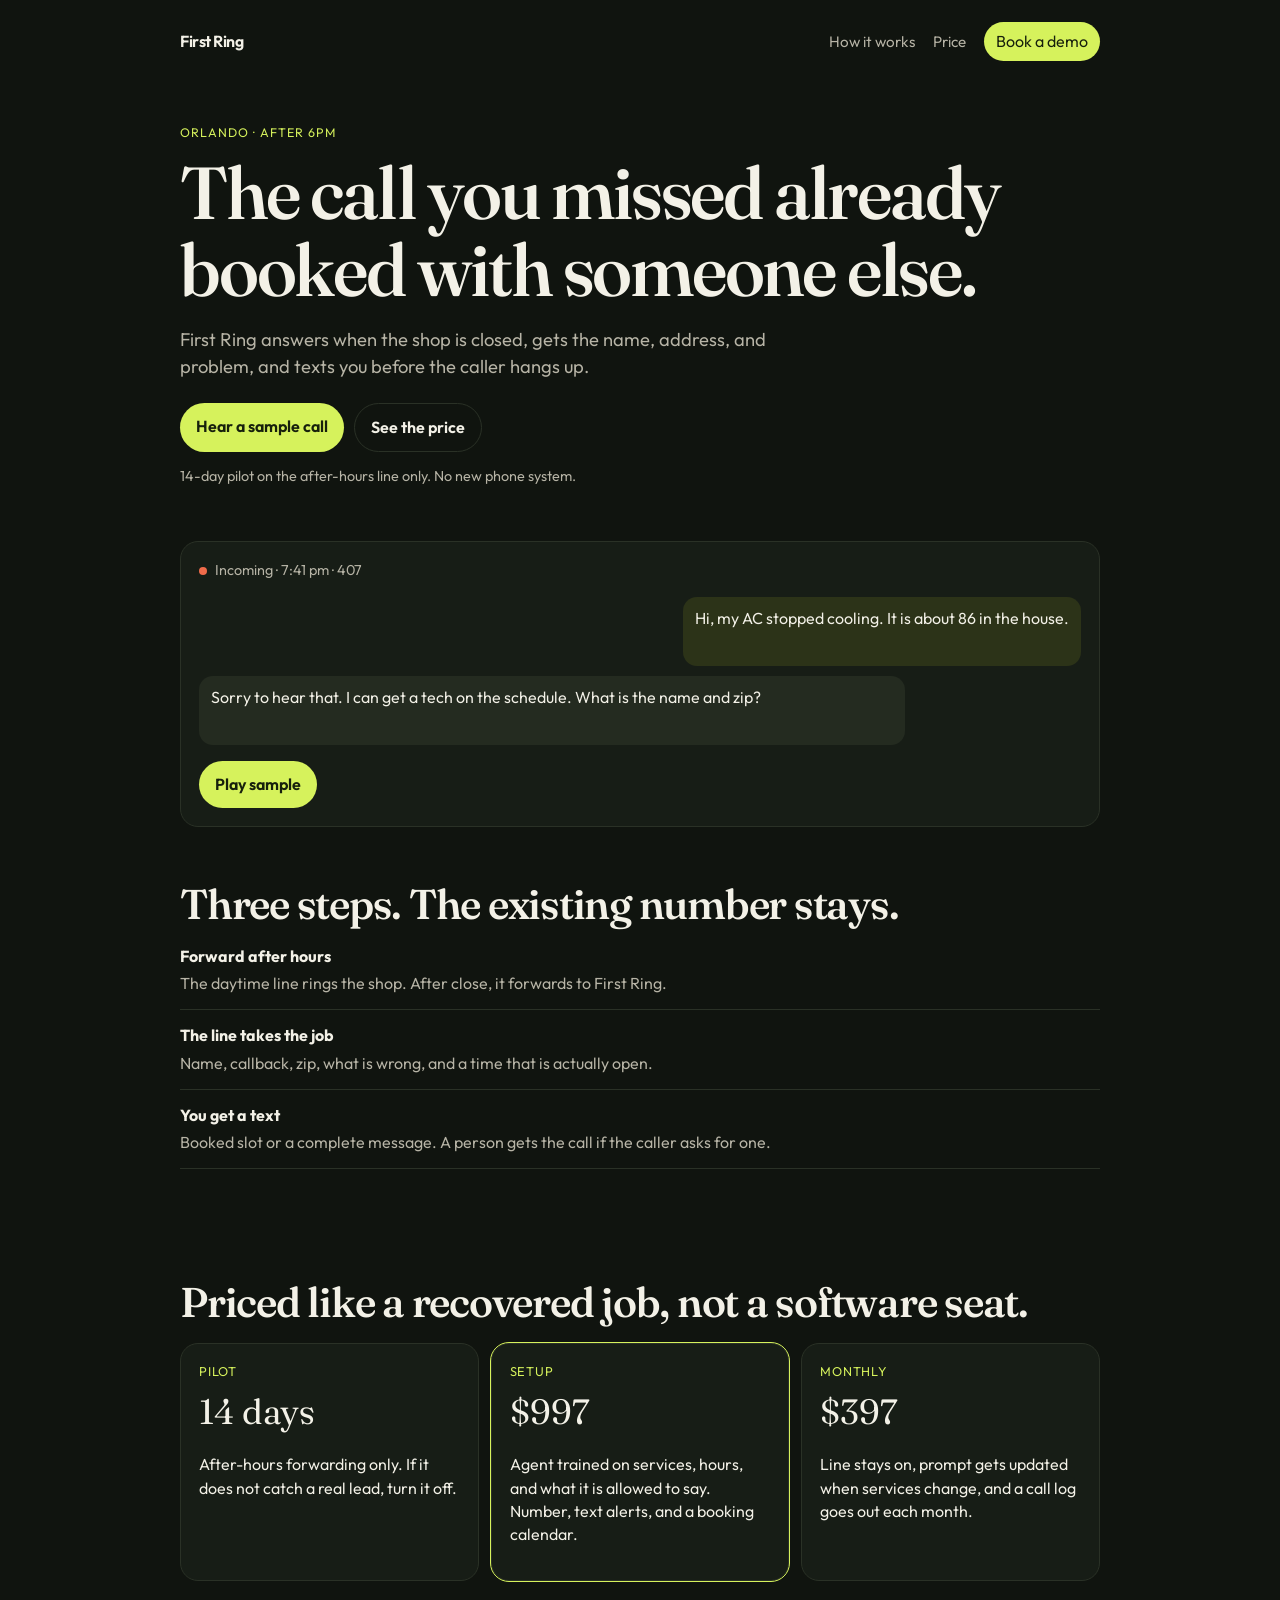
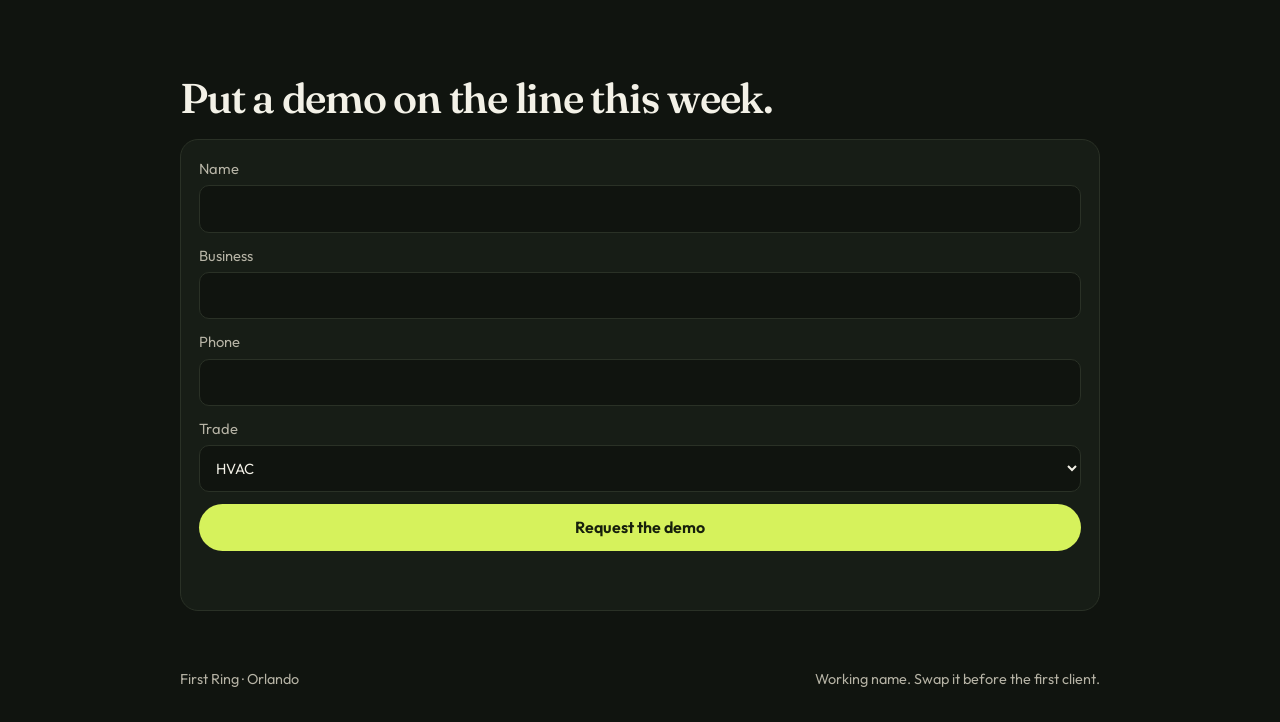
==== index.html @ d8452795 "Add First Ring sales site and receptionist starter" ====
<!DOCTYPE html>
<html lang="en">
<head>
  <meta charset="utf-8">
  <meta name="viewport" content="width=device-width, initial-scale=1">
  <title>First Ring — After-hours answering for Orlando service businesses</title>
  <meta name="description" content="An after-hours line that answers, takes the job, and texts the owner. Built for Orlando HVAC, dental, med spa, and roofing companies.">
  <link rel="preconnect" href="https://fonts.googleapis.com">
  <link rel="preconnect" href="https://fonts.gstatic.com" crossorigin>
  <link href="https://fonts.googleapis.com/css2?family=Fraunces:opsz,wght@9..144,560;9..144,680&family=Outfit:wght@380;500;640&display=swap" rel="stylesheet">
  <link rel="stylesheet" href="styles.css">
</head>
<body>
  <header class="nav">
    <a class="logo" href="#top">First Ring</a>
    <nav>
      <a href="#how">How it works</a>
      <a href="#price">Price</a>
      <a class="nav-cta" href="#book">Book a demo</a>
    </nav>
  </header>

  <main id="top">
    <section class="hero">
      <p class="eyebrow">Orlando · after 6pm</p>
      <h1>The call you missed already booked with someone else.</h1>
      <p class="lede">First Ring answers when the shop is closed, gets the name, address, and problem, and texts you before the caller hangs up.</p>
      <div class="actions">
        <a class="btn" href="#book">Hear a sample call</a>
        <a class="btn ghost" href="#price">See the price</a>
      </div>
      <p class="fine">14-day pilot on the after-hours line only. No new phone system.</p>
    </section>

    <section class="call" aria-label="Sample call">
      <div class="call-top">
        <span class="dot"></span>
        <span>Incoming · 7:41 pm · 407</span>
      </div>
      <div id="transcript" class="transcript"></div>
      <button id="replay" type="button">Play sample</button>
    </section>

    <section id="how">
      <h2>Three steps. The existing number stays.</h2>
      <ol class="steps">
        <li>
          <strong>Forward after hours</strong>
          <span>The daytime line rings the shop. After close, it forwards to First Ring.</span>
        </li>
        <li>
          <strong>The line takes the job</strong>
          <span>Name, callback, zip, what is wrong, and a time that is actually open.</span>
        </li>
        <li>
          <strong>You get a text</strong>
          <span>Booked slot or a complete message. A person gets the call if the caller asks for one.</span>
        </li>
      </ol>
    </section>

    <section id="price">
      <h2>Priced like a recovered job, not a software seat.</h2>
      <div class="cards">
        <article>
          <p class="kicker">Pilot</p>
          <p class="amount">14 days</p>
          <p>After-hours forwarding only. If it does not catch a real lead, turn it off.</p>
        </article>
        <article class="featured">
          <p class="kicker">Setup</p>
          <p class="amount">$997</p>
          <p>Agent trained on services, hours, and what it is allowed to say. Number, text alerts, and a booking calendar.</p>
        </article>
        <article>
          <p class="kicker">Monthly</p>
          <p class="amount">$397</p>
          <p>Line stays on, prompt gets updated when services change, and a call log goes out each month.</p>
        </article>
      </div>
    </section>

    <section id="book">
      <h2>Put a demo on the line this week.</h2>
      <form id="lead">
        <label>Name <input name="name" required autocomplete="name"></label>
        <label>Business <input name="business" required></label>
        <label>Phone <input name="phone" type="tel" required autocomplete="tel"></label>
        <label>Trade
          <select name="trade">
            <option>HVAC</option>
            <option>Dental</option>
            <option>Med spa</option>
            <option>Roofing</option>
            <option>Other</option>
          </select>
        </label>
        <button type="submit">Request the demo</button>
        <p id="form-note" class="fine"></p>
      </form>
    </section>
  </main>

  <footer>
    <span>First Ring · Orlando</span>
    <span>Working name. Swap it before the first client.</span>
  </footer>
  <script src="script.js"></script>
</body>
</html>
---- styles.css ----
:root {
  --bg: #10140f;
  --ink: #f3f1e7;
  --muted: #b7b4a6;
  --line: #2a3126;
  --accent: #d6f25c;
  --card: #171d16;
}
* { box-sizing: border-box; }
html { scroll-behavior: smooth; }
body {
  margin: 0;
  background: var(--bg);
  color: var(--ink);
  font-family: Outfit, sans-serif;
  font-weight: 380;
  line-height: 1.45;
}
a { color: inherit; }
.nav, main, footer {
  width: min(920px, calc(100% - 32px));
  margin-inline: auto;
}
.nav {
  display: flex;
  justify-content: space-between;
  align-items: center;
  padding: 22px 0;
}
.logo { font-weight: 640; text-decoration: none; letter-spacing: -0.03em; }
nav { display: flex; gap: 18px; align-items: center; }
nav a { text-decoration: none; color: var(--muted); font-size: 0.95rem; }
.nav-cta {
  color: #17200c !important;
  background: var(--accent);
  padding: 8px 12px;
  border-radius: 999px;
}
.hero { padding: 28px 0 12px; }
.eyebrow {
  color: var(--accent);
  letter-spacing: 0.08em;
  text-transform: uppercase;
  font-size: 0.78rem;
}
h1, h2 {
  font-family: Fraunces, serif;
  font-weight: 560;
  letter-spacing: -0.03em;
  line-height: 1.05;
}
h1 { font-size: clamp(2.4rem, 7vw, 4.6rem); margin: 8px 0 16px; }
h2 { font-size: clamp(1.8rem, 4vw, 2.6rem); margin: 0 0 18px; }
.lede { font-size: 1.15rem; max-width: 38rem; color: var(--muted); }
.actions { display: flex; gap: 10px; flex-wrap: wrap; margin: 22px 0 8px; }
.btn, button, .nav-cta {
  border: 0;
  cursor: pointer;
  font: inherit;
}
.btn, button[type="submit"], #replay {
  background: var(--accent);
  color: #17200c;
  text-decoration: none;
  padding: 12px 16px;
  border-radius: 999px;
  font-weight: 640;
}
.btn.ghost { background: transparent; color: var(--ink); border: 1px solid var(--line); }
.fine { color: var(--muted); font-size: 0.9rem; }
.call, .cards article, form {
  background: var(--card);
  border: 1px solid var(--line);
  border-radius: 18px;
}
.call { margin: 28px 0 8px; padding: 18px; }
.call-top { display: flex; gap: 8px; align-items: center; color: var(--muted); font-size: 0.9rem; }
.dot { width: 8px; height: 8px; border-radius: 50%; background: #ef6b4a; }
.transcript { min-height: 180px; display: grid; gap: 10px; padding: 16px 0; }
.bubble {
  max-width: 80%;
  padding: 10px 12px;
  border-radius: 14px;
}
.bubble.agent { background: #242b20; }
.bubble.caller { margin-left: auto; background: #2c3318; }
section { padding: 48px 0; }
.steps { list-style: none; padding: 0; display: grid; gap: 14px; }
.steps li { display: grid; gap: 4px; padding-bottom: 14px; border-bottom: 1px solid var(--line); }
.steps span { color: var(--muted); }
.cards { display: grid; gap: 12px; }
.cards article { padding: 18px; }
.featured { outline: 1px solid var(--accent); }
.kicker { margin: 0; color: var(--accent); font-size: 0.8rem; letter-spacing: 0.06em; text-transform: uppercase; }
.amount { font-family: Fraunces, serif; font-size: 2.2rem; margin: 6px 0; }
form { padding: 18px; display: grid; gap: 12px; }
label { display: grid; gap: 6px; color: var(--muted); font-size: 0.92rem; }
input, select {
  background: #10140f;
  color: var(--ink);
  border: 1px solid var(--line);
  border-radius: 10px;
  padding: 12px;
  font: inherit;
}
footer {
  display: flex;
  justify-content: space-between;
  gap: 12px;
  color: var(--muted);
  padding: 10px 0 32px;
  font-size: 0.9rem;
}
@media (min-width: 760px) {
  .cards { grid-template-columns: repeat(3, 1fr); }
}
@media (max-width: 640px) {
  nav a:not(.nav-cta) { display: none; }
  footer { flex-direction: column; }
}
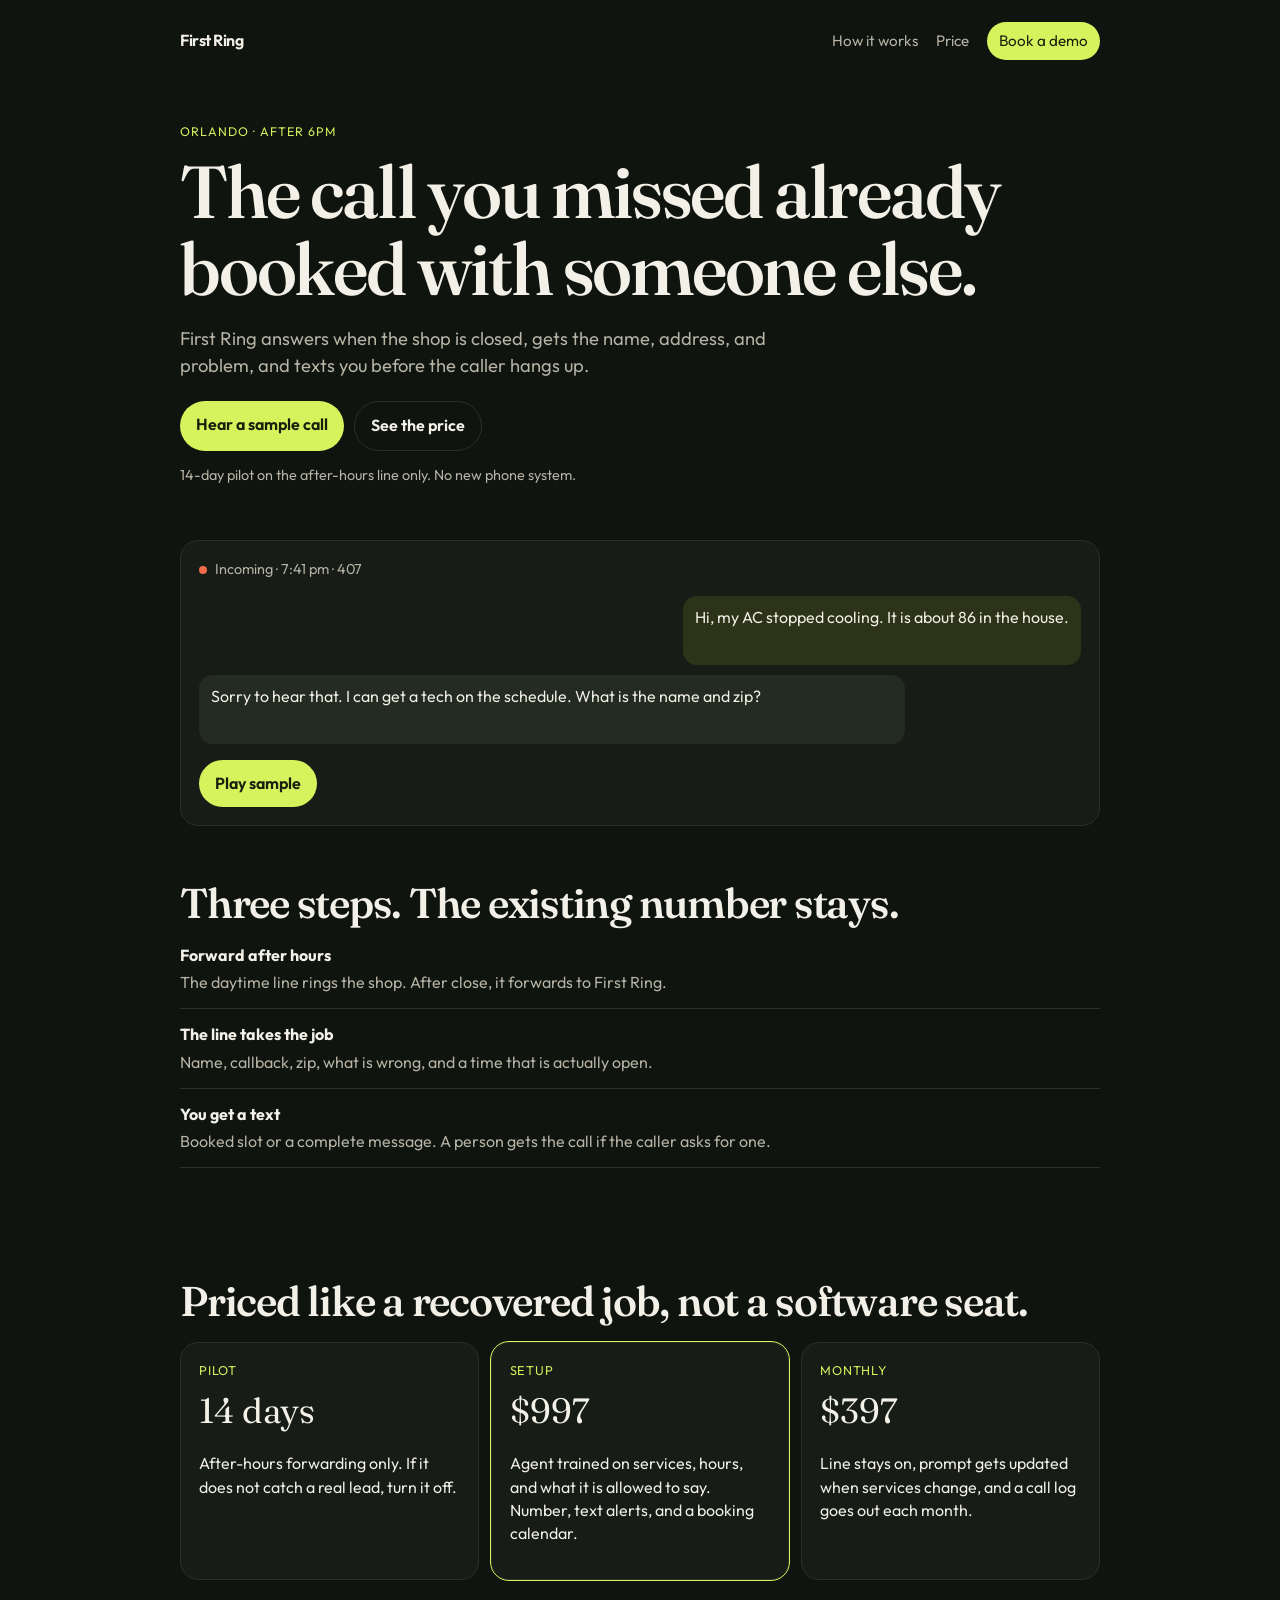
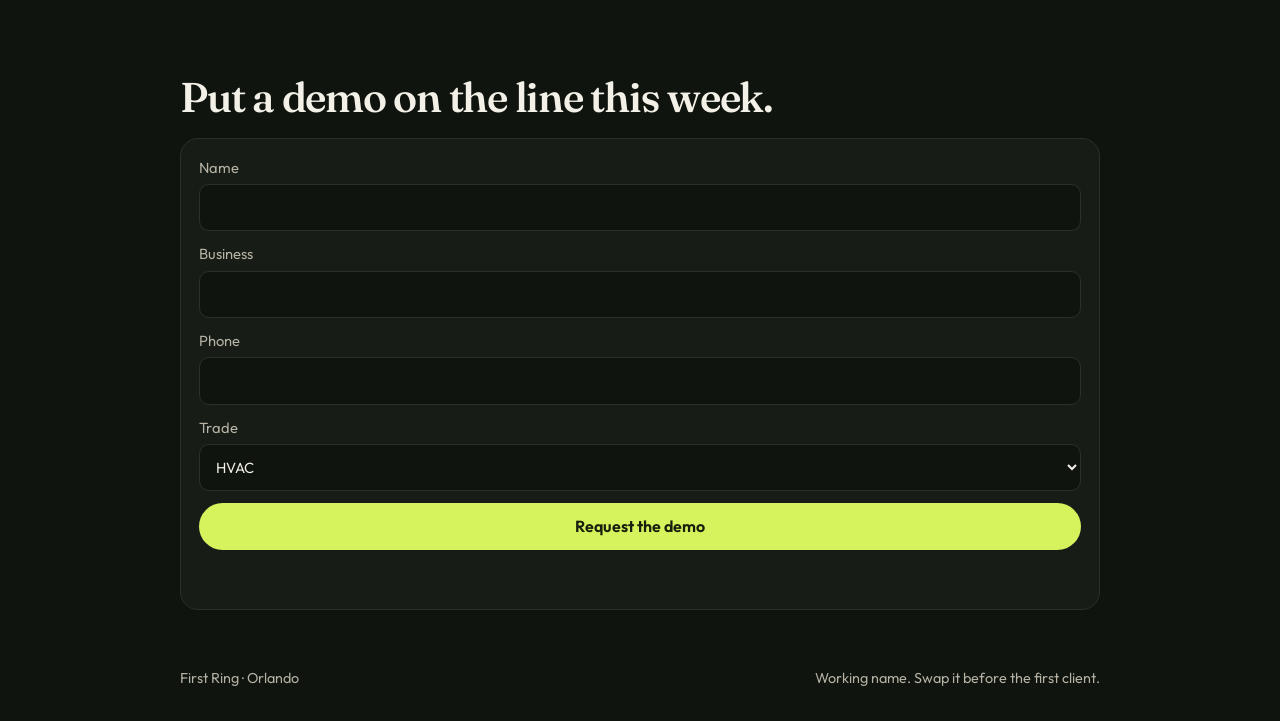
==== commit cad70fa4: "Inline site assets so the page renders without Pages" ====
--- a/index.html
+++ b/index.html
@@ -8,7 +8,53 @@
   <link rel="preconnect" href="https://fonts.googleapis.com">
   <link rel="preconnect" href="https://fonts.gstatic.com" crossorigin>
   <link href="https://fonts.googleapis.com/css2?family=Fraunces:opsz,wght@9..144,560;9..144,680&family=Outfit:wght@380;500;640&display=swap" rel="stylesheet">
-  <link rel="stylesheet" href="styles.css">
+  <style>
+    :root { --bg:#10140f; --ink:#f3f1e7; --muted:#b7b4a6; --line:#2a3126; --accent:#d6f25c; --card:#171d16; }
+    * { box-sizing:border-box; }
+    html { scroll-behavior:smooth; }
+    body { margin:0; background:var(--bg); color:var(--ink); font-family:Outfit,sans-serif; font-weight:380; line-height:1.45; }
+    a { color:inherit; }
+    .nav, main, footer { width:min(920px, calc(100% - 32px)); margin-inline:auto; }
+    .nav { display:flex; justify-content:space-between; align-items:center; padding:22px 0; }
+    .logo { font-weight:640; text-decoration:none; letter-spacing:-0.03em; }
+    nav { display:flex; gap:18px; align-items:center; }
+    nav a { text-decoration:none; color:var(--muted); font-size:0.95rem; }
+    .nav-cta { color:#17200c !important; background:var(--accent); padding:8px 12px; border-radius:999px; }
+    .hero { padding:28px 0 12px; }
+    .eyebrow { color:var(--accent); letter-spacing:0.08em; text-transform:uppercase; font-size:0.78rem; }
+    h1, h2 { font-family:Fraunces,serif; font-weight:560; letter-spacing:-0.03em; line-height:1.05; }
+    h1 { font-size:clamp(2.4rem, 7vw, 4.6rem); margin:8px 0 16px; }
+    h2 { font-size:clamp(1.8rem, 4vw, 2.6rem); margin:0 0 18px; }
+    .lede { font-size:1.15rem; max-width:38rem; color:var(--muted); }
+    .actions { display:flex; gap:10px; flex-wrap:wrap; margin:22px 0 8px; }
+    .btn, button { border:0; cursor:pointer; font:inherit; }
+    .btn, button[type=submit], #replay { background:var(--accent); color:#17200c; text-decoration:none; padding:12px 16px; border-radius:999px; font-weight:640; }
+    .btn.ghost { background:transparent; color:var(--ink); border:1px solid var(--line); }
+    .fine { color:var(--muted); font-size:0.9rem; }
+    .call, .cards article, form { background:var(--card); border:1px solid var(--line); border-radius:18px; }
+    .call { margin:28px 0 8px; padding:18px; }
+    .call-top { display:flex; gap:8px; align-items:center; color:var(--muted); font-size:0.9rem; }
+    .dot { width:8px; height:8px; border-radius:50%; background:#ef6b4a; }
+    .transcript { min-height:180px; display:grid; gap:10px; padding:16px 0; }
+    .bubble { max-width:80%; padding:10px 12px; border-radius:14px; }
+    .bubble.agent { background:#242b20; }
+    .bubble.caller { margin-left:auto; background:#2c3318; }
+    section { padding:48px 0; }
+    .steps { list-style:none; padding:0; display:grid; gap:14px; }
+    .steps li { display:grid; gap:4px; padding-bottom:14px; border-bottom:1px solid var(--line); }
+    .steps span { color:var(--muted); }
+    .cards { display:grid; gap:12px; }
+    .cards article { padding:18px; }
+    .featured { outline:1px solid var(--accent); }
+    .kicker { margin:0; color:var(--accent); font-size:0.8rem; letter-spacing:0.06em; text-transform:uppercase; }
+    .amount { font-family:Fraunces,serif; font-size:2.2rem; margin:6px 0; }
+    form { padding:18px; display:grid; gap:12px; }
+    label { display:grid; gap:6px; color:var(--muted); font-size:0.92rem; }
+    input, select { background:#10140f; color:var(--ink); border:1px solid var(--line); border-radius:10px; padding:12px; font:inherit; }
+    footer { display:flex; justify-content:space-between; gap:12px; color:var(--muted); padding:10px 0 32px; font-size:0.9rem; }
+    @media (min-width:760px) { .cards { grid-template-columns:repeat(3, 1fr); } }
+    @media (max-width:640px) { nav a:not(.nav-cta) { display:none; } footer { flex-direction:column; } }
+  </style>
 </head>
 <body>
   <header class="nav">
@@ -19,7 +65,6 @@
       <a class="nav-cta" href="#book">Book a demo</a>
     </nav>
   </header>
-
   <main id="top">
     <section class="hero">
       <p class="eyebrow">Orlando · after 6pm</p>
@@ -31,55 +76,27 @@
       </div>
       <p class="fine">14-day pilot on the after-hours line only. No new phone system.</p>
     </section>
-
     <section class="call" aria-label="Sample call">
-      <div class="call-top">
-        <span class="dot"></span>
-        <span>Incoming · 7:41 pm · 407</span>
-      </div>
+      <div class="call-top"><span class="dot"></span><span>Incoming · 7:41 pm · 407</span></div>
       <div id="transcript" class="transcript"></div>
       <button id="replay" type="button">Play sample</button>
     </section>
-
     <section id="how">
       <h2>Three steps. The existing number stays.</h2>
       <ol class="steps">
-        <li>
-          <strong>Forward after hours</strong>
-          <span>The daytime line rings the shop. After close, it forwards to First Ring.</span>
-        </li>
-        <li>
-          <strong>The line takes the job</strong>
-          <span>Name, callback, zip, what is wrong, and a time that is actually open.</span>
-        </li>
-        <li>
-          <strong>You get a text</strong>
-          <span>Booked slot or a complete message. A person gets the call if the caller asks for one.</span>
-        </li>
+        <li><strong>Forward after hours</strong><span>The daytime line rings the shop. After close, it forwards to First Ring.</span></li>
+        <li><strong>The line takes the job</strong><span>Name, callback, zip, what is wrong, and a time that is actually open.</span></li>
+        <li><strong>You get a text</strong><span>Booked slot or a complete message. A person gets the call if the caller asks for one.</span></li>
       </ol>
     </section>
-
     <section id="price">
       <h2>Priced like a recovered job, not a software seat.</h2>
       <div class="cards">
-        <article>
-          <p class="kicker">Pilot</p>
-          <p class="amount">14 days</p>
-          <p>After-hours forwarding only. If it does not catch a real lead, turn it off.</p>
-        </article>
-        <article class="featured">
-          <p class="kicker">Setup</p>
-          <p class="amount">$997</p>
-          <p>Agent trained on services, hours, and what it is allowed to say. Number, text alerts, and a booking calendar.</p>
-        </article>
-        <article>
-          <p class="kicker">Monthly</p>
-          <p class="amount">$397</p>
-          <p>Line stays on, prompt gets updated when services change, and a call log goes out each month.</p>
-        </article>
+        <article><p class="kicker">Pilot</p><p class="amount">14 days</p><p>After-hours forwarding only. If it does not catch a real lead, turn it off.</p></article>
+        <article class="featured"><p class="kicker">Setup</p><p class="amount">$997</p><p>Agent trained on services, hours, and what it is allowed to say. Number, text alerts, and a booking calendar.</p></article>
+        <article><p class="kicker">Monthly</p><p class="amount">$397</p><p>Line stays on, prompt gets updated when services change, and a call log goes out each month.</p></article>
       </div>
     </section>
-
     <section id="book">
       <h2>Put a demo on the line this week.</h2>
       <form id="lead">
@@ -87,24 +104,50 @@
         <label>Business <input name="business" required></label>
         <label>Phone <input name="phone" type="tel" required autocomplete="tel"></label>
         <label>Trade
-          <select name="trade">
-            <option>HVAC</option>
-            <option>Dental</option>
-            <option>Med spa</option>
-            <option>Roofing</option>
-            <option>Other</option>
-          </select>
+          <select name="trade"><option>HVAC</option><option>Dental</option><option>Med spa</option><option>Roofing</option><option>Other</option></select>
         </label>
         <button type="submit">Request the demo</button>
         <p id="form-note" class="fine"></p>
       </form>
     </section>
   </main>
-
   <footer>
     <span>First Ring · Orlando</span>
     <span>Working name. Swap it before the first client.</span>
   </footer>
-  <script src="script.js"></script>
+  <script>
+    const lines = [
+      ["caller", "Hi, my AC stopped cooling. It is about 86 in the house."],
+      ["agent", "Sorry to hear that. I can get a tech on the schedule. What is the name and zip?"],
+      ["caller", "Maria Alvarez, 32803."],
+      ["agent", "I have Thursday at 9am or Friday at 1pm. Which works?"],
+      ["caller", "Thursday at 9."],
+      ["agent", "Booked. A text is going to the owner now with this number. Someone will confirm in the morning."]
+    ];
+    const transcript = document.querySelector("#transcript");
+    const replay = document.querySelector("#replay");
+    function play() {
+      transcript.innerHTML = "";
+      replay.disabled = true;
+      lines.forEach((line, i) => {
+        setTimeout(() => {
+          const el = document.createElement("div");
+          el.className = "bubble " + line[0];
+          el.textContent = line[1];
+          transcript.appendChild(el);
+          if (i === lines.length - 1) replay.disabled = false;
+        }, 700 * i);
+      });
+    }
+    replay.addEventListener("click", play);
+    play();
+    document.querySelector("#lead").addEventListener("submit", (event) => {
+      event.preventDefault();
+      const data = new FormData(event.target);
+      const body = ["Demo request", "Name: " + data.get("name"), "Business: " + data.get("business"), "Phone: " + data.get("phone"), "Trade: " + data.get("trade")].join("\n");
+      document.querySelector("#form-note").textContent = "Draft opened in mail. Replace the address in the page before this goes live.";
+      window.location.href = "mailto:hello@example.com?subject=" + encodeURIComponent("First Ring demo") + "&body=" + encodeURIComponent(body);
+    });
+  </script>
 </body>
 </html>
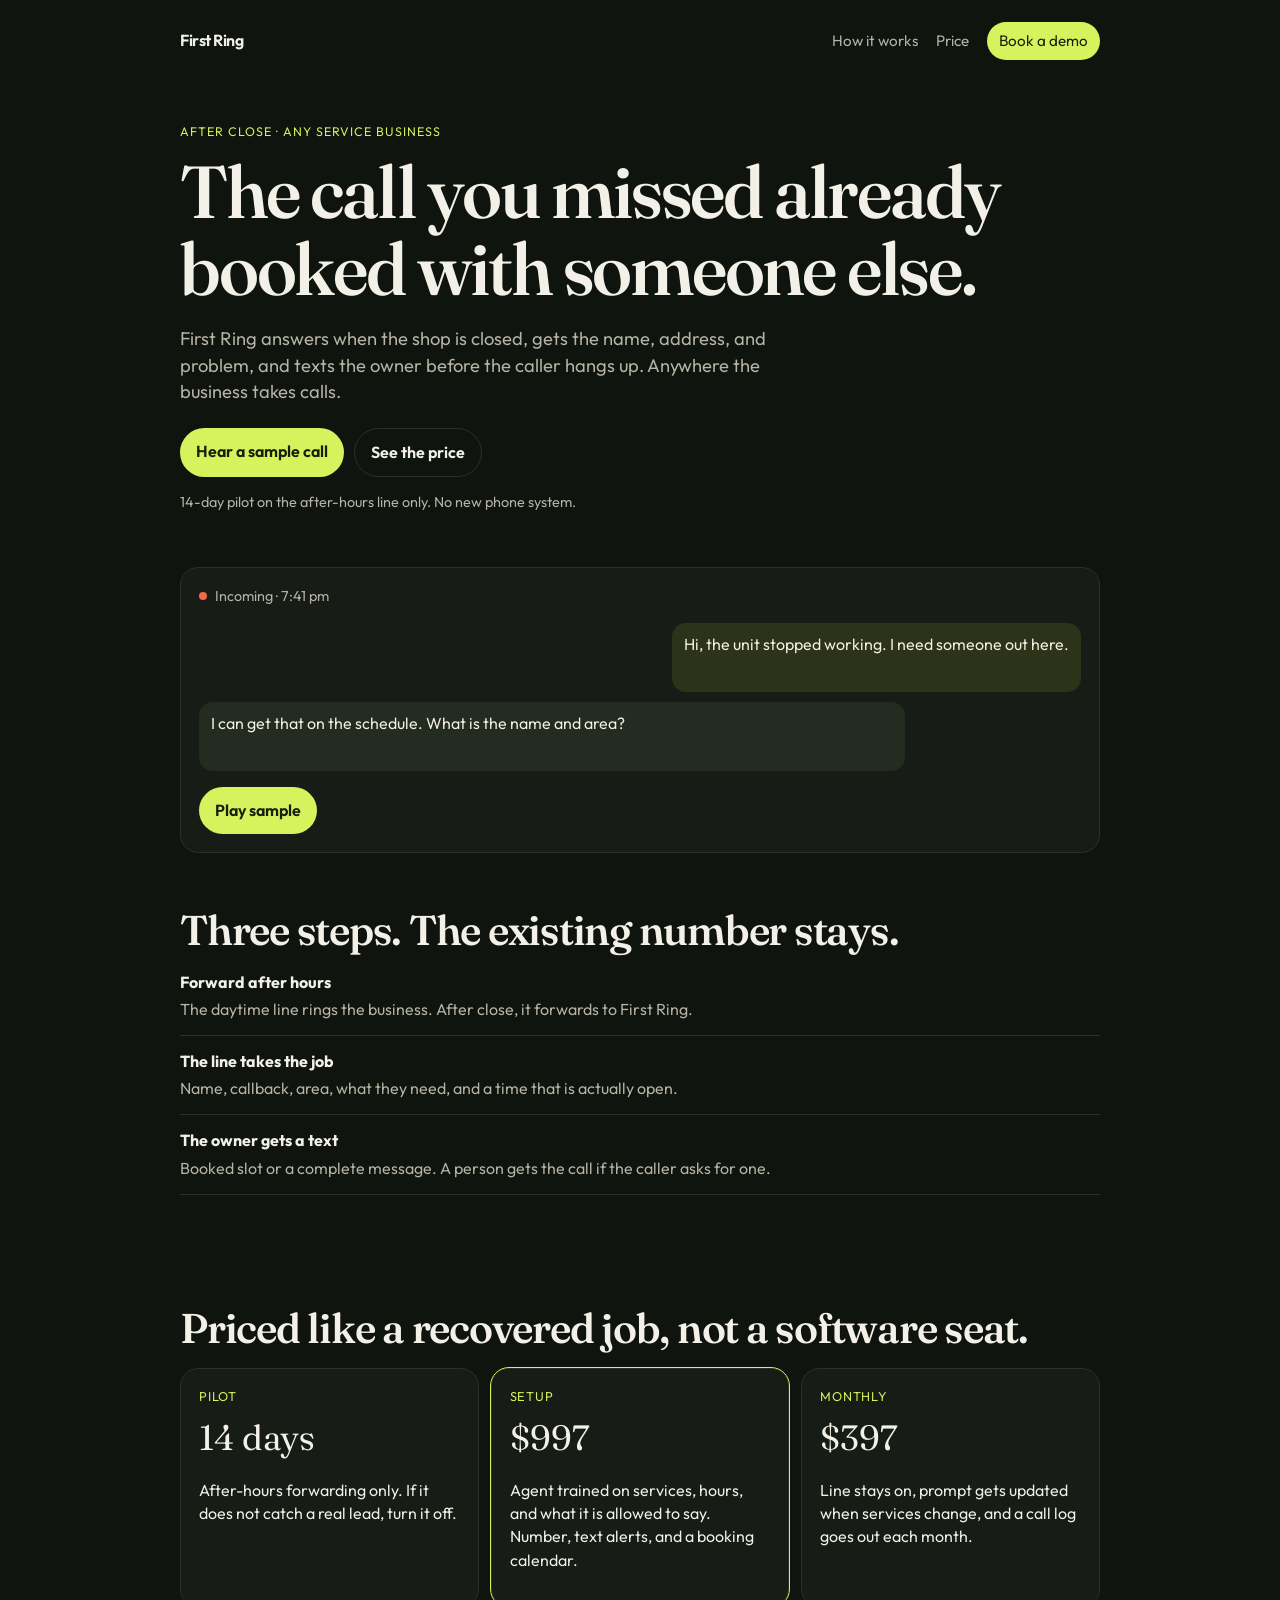
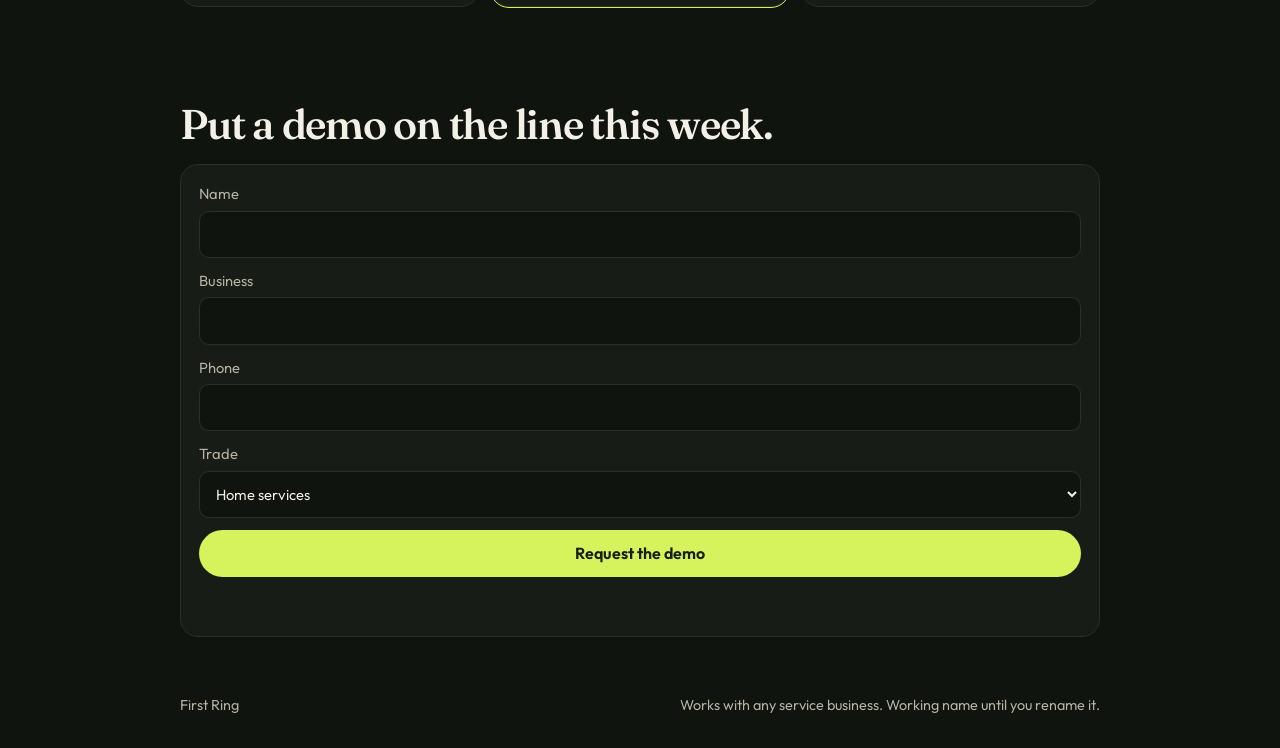
==== commit 1cb34fee: "Remove location-specific copy and make the offer global" ====
--- a/index.html
+++ b/index.html
@@ -3,8 +3,8 @@
 <head>
   <meta charset="utf-8">
   <meta name="viewport" content="width=device-width, initial-scale=1">
-  <title>First Ring — After-hours answering for Orlando service businesses</title>
-  <meta name="description" content="An after-hours line that answers, takes the job, and texts the owner. Built for Orlando HVAC, dental, med spa, and roofing companies.">
+  <title>First Ring — After-hours answering for service businesses</title>
+  <meta name="description" content="An after-hours line that answers, takes the job, and texts the owner. For any service business, anywhere.">
   <link rel="preconnect" href="https://fonts.googleapis.com">
   <link rel="preconnect" href="https://fonts.gstatic.com" crossorigin>
   <link href="https://fonts.googleapis.com/css2?family=Fraunces:opsz,wght@9..144,560;9..144,680&family=Outfit:wght@380;500;640&display=swap" rel="stylesheet">
@@ -67,9 +67,9 @@
   </header>
   <main id="top">
     <section class="hero">
-      <p class="eyebrow">Orlando · after 6pm</p>
+      <p class="eyebrow">After close · any service business</p>
       <h1>The call you missed already booked with someone else.</h1>
-      <p class="lede">First Ring answers when the shop is closed, gets the name, address, and problem, and texts you before the caller hangs up.</p>
+      <p class="lede">First Ring answers when the shop is closed, gets the name, address, and problem, and texts the owner before the caller hangs up. Anywhere the business takes calls.</p>
       <div class="actions">
         <a class="btn" href="#book">Hear a sample call</a>
         <a class="btn ghost" href="#price">See the price</a>
@@ -77,16 +77,16 @@
       <p class="fine">14-day pilot on the after-hours line only. No new phone system.</p>
     </section>
     <section class="call" aria-label="Sample call">
-      <div class="call-top"><span class="dot"></span><span>Incoming · 7:41 pm · 407</span></div>
+      <div class="call-top"><span class="dot"></span><span>Incoming · 7:41 pm</span></div>
       <div id="transcript" class="transcript"></div>
       <button id="replay" type="button">Play sample</button>
     </section>
     <section id="how">
       <h2>Three steps. The existing number stays.</h2>
       <ol class="steps">
-        <li><strong>Forward after hours</strong><span>The daytime line rings the shop. After close, it forwards to First Ring.</span></li>
-        <li><strong>The line takes the job</strong><span>Name, callback, zip, what is wrong, and a time that is actually open.</span></li>
-        <li><strong>You get a text</strong><span>Booked slot or a complete message. A person gets the call if the caller asks for one.</span></li>
+        <li><strong>Forward after hours</strong><span>The daytime line rings the business. After close, it forwards to First Ring.</span></li>
+        <li><strong>The line takes the job</strong><span>Name, callback, area, what they need, and a time that is actually open.</span></li>
+        <li><strong>The owner gets a text</strong><span>Booked slot or a complete message. A person gets the call if the caller asks for one.</span></li>
       </ol>
     </section>
     <section id="price">
@@ -104,7 +104,7 @@
         <label>Business <input name="business" required></label>
         <label>Phone <input name="phone" type="tel" required autocomplete="tel"></label>
         <label>Trade
-          <select name="trade"><option>HVAC</option><option>Dental</option><option>Med spa</option><option>Roofing</option><option>Other</option></select>
+          <select name="trade"><option>Home services</option><option>Health</option><option>Professional</option><option>Retail</option><option>Other</option></select>
         </label>
         <button type="submit">Request the demo</button>
         <p id="form-note" class="fine"></p>
@@ -112,14 +112,14 @@
     </section>
   </main>
   <footer>
-    <span>First Ring · Orlando</span>
-    <span>Working name. Swap it before the first client.</span>
+    <span>First Ring</span>
+    <span>Works with any service business. Working name until you rename it.</span>
   </footer>
   <script>
     const lines = [
-      ["caller", "Hi, my AC stopped cooling. It is about 86 in the house."],
-      ["agent", "Sorry to hear that. I can get a tech on the schedule. What is the name and zip?"],
-      ["caller", "Maria Alvarez, 32803."],
+      ["caller", "Hi, the unit stopped working. I need someone out here."],
+      ["agent", "I can get that on the schedule. What is the name and area?"],
+      ["caller", "Maria Alvarez."],
       ["agent", "I have Thursday at 9am or Friday at 1pm. Which works?"],
       ["caller", "Thursday at 9."],
       ["agent", "Booked. A text is going to the owner now with this number. Someone will confirm in the morning."]
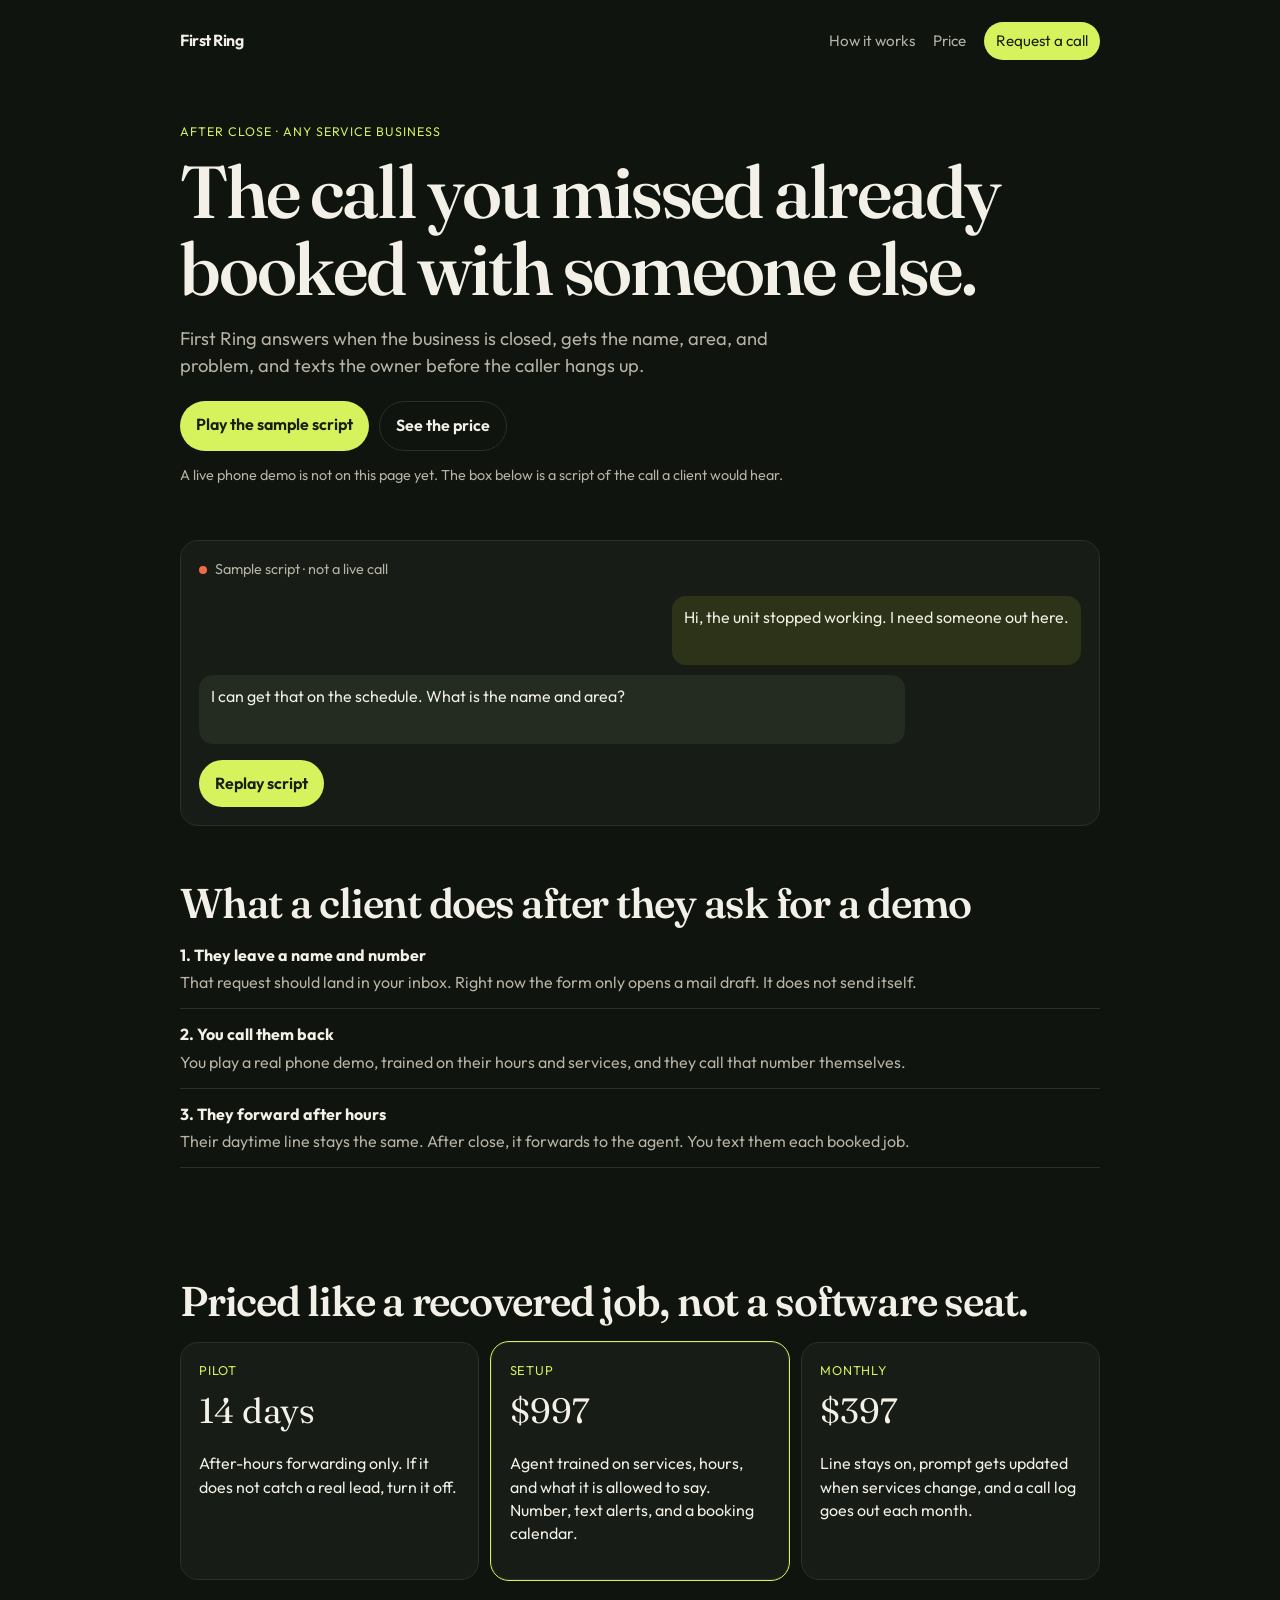
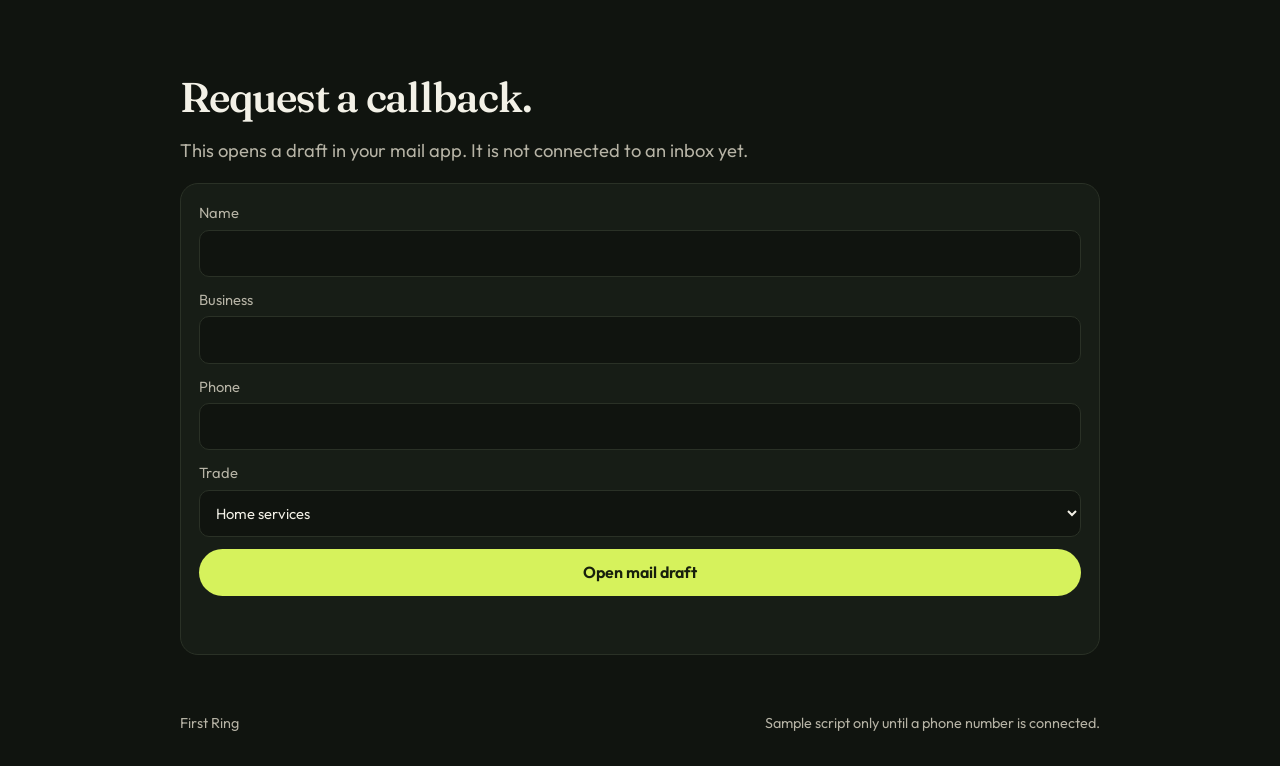
==== commit accaa154: "Label the sample as a script and explain the real client path" ====
--- a/index.html
+++ b/index.html
@@ -31,8 +31,8 @@
     .btn, button[type=submit], #replay { background:var(--accent); color:#17200c; text-decoration:none; padding:12px 16px; border-radius:999px; font-weight:640; }
     .btn.ghost { background:transparent; color:var(--ink); border:1px solid var(--line); }
     .fine { color:var(--muted); font-size:0.9rem; }
-    .call, .cards article, form { background:var(--card); border:1px solid var(--line); border-radius:18px; }
-    .call { margin:28px 0 8px; padding:18px; }
+    .call, .cards article, form, .note { background:var(--card); border:1px solid var(--line); border-radius:18px; }
+    .call, .note { margin:28px 0 8px; padding:18px; }
     .call-top { display:flex; gap:8px; align-items:center; color:var(--muted); font-size:0.9rem; }
     .dot { width:8px; height:8px; border-radius:50%; background:#ef6b4a; }
     .transcript { min-height:180px; display:grid; gap:10px; padding:16px 0; }
@@ -62,31 +62,31 @@
     <nav>
       <a href="#how">How it works</a>
       <a href="#price">Price</a>
-      <a class="nav-cta" href="#book">Book a demo</a>
+      <a class="nav-cta" href="#book">Request a call</a>
     </nav>
   </header>
   <main id="top">
     <section class="hero">
       <p class="eyebrow">After close · any service business</p>
       <h1>The call you missed already booked with someone else.</h1>
-      <p class="lede">First Ring answers when the shop is closed, gets the name, address, and problem, and texts the owner before the caller hangs up. Anywhere the business takes calls.</p>
+      <p class="lede">First Ring answers when the business is closed, gets the name, area, and problem, and texts the owner before the caller hangs up.</p>
       <div class="actions">
-        <a class="btn" href="#book">Hear a sample call</a>
+        <a class="btn" href="#sample">Play the sample script</a>
         <a class="btn ghost" href="#price">See the price</a>
       </div>
-      <p class="fine">14-day pilot on the after-hours line only. No new phone system.</p>
+      <p class="fine">A live phone demo is not on this page yet. The box below is a script of the call a client would hear.</p>
     </section>
-    <section class="call" aria-label="Sample call">
-      <div class="call-top"><span class="dot"></span><span>Incoming · 7:41 pm</span></div>
+    <section class="call" id="sample" aria-label="Sample script">
+      <div class="call-top"><span class="dot"></span><span>Sample script · not a live call</span></div>
       <div id="transcript" class="transcript"></div>
-      <button id="replay" type="button">Play sample</button>
+      <button id="replay" type="button">Replay script</button>
     </section>
     <section id="how">
-      <h2>Three steps. The existing number stays.</h2>
+      <h2>What a client does after they ask for a demo</h2>
       <ol class="steps">
-        <li><strong>Forward after hours</strong><span>The daytime line rings the business. After close, it forwards to First Ring.</span></li>
-        <li><strong>The line takes the job</strong><span>Name, callback, area, what they need, and a time that is actually open.</span></li>
-        <li><strong>The owner gets a text</strong><span>Booked slot or a complete message. A person gets the call if the caller asks for one.</span></li>
+        <li><strong>1. They leave a name and number</strong><span>That request should land in your inbox. Right now the form only opens a mail draft. It does not send itself.</span></li>
+        <li><strong>2. You call them back</strong><span>You play a real phone demo, trained on their hours and services, and they call that number themselves.</span></li>
+        <li><strong>3. They forward after hours</strong><span>Their daytime line stays the same. After close, it forwards to the agent. You text them each booked job.</span></li>
       </ol>
     </section>
     <section id="price">
@@ -98,7 +98,8 @@
       </div>
     </section>
     <section id="book">
-      <h2>Put a demo on the line this week.</h2>
+      <h2>Request a callback.</h2>
+      <p class="lede">This opens a draft in your mail app. It is not connected to an inbox yet.</p>
       <form id="lead">
         <label>Name <input name="name" required autocomplete="name"></label>
         <label>Business <input name="business" required></label>
@@ -106,14 +107,14 @@
         <label>Trade
           <select name="trade"><option>Home services</option><option>Health</option><option>Professional</option><option>Retail</option><option>Other</option></select>
         </label>
-        <button type="submit">Request the demo</button>
+        <button type="submit">Open mail draft</button>
         <p id="form-note" class="fine"></p>
       </form>
     </section>
   </main>
   <footer>
     <span>First Ring</span>
-    <span>Works with any service business. Working name until you rename it.</span>
+    <span>Sample script only until a phone number is connected.</span>
   </footer>
   <script>
     const lines = [
@@ -145,7 +146,7 @@
       event.preventDefault();
       const data = new FormData(event.target);
       const body = ["Demo request", "Name: " + data.get("name"), "Business: " + data.get("business"), "Phone: " + data.get("phone"), "Trade: " + data.get("trade")].join("\n");
-      document.querySelector("#form-note").textContent = "Draft opened in mail. Replace the address in the page before this goes live.";
+      document.querySelector("#form-note").textContent = "A draft opened to hello@example.com. That address is a placeholder. Nothing was delivered.";
       window.location.href = "mailto:hello@example.com?subject=" + encodeURIComponent("First Ring demo") + "&body=" + encodeURIComponent(body);
     });
   </script>
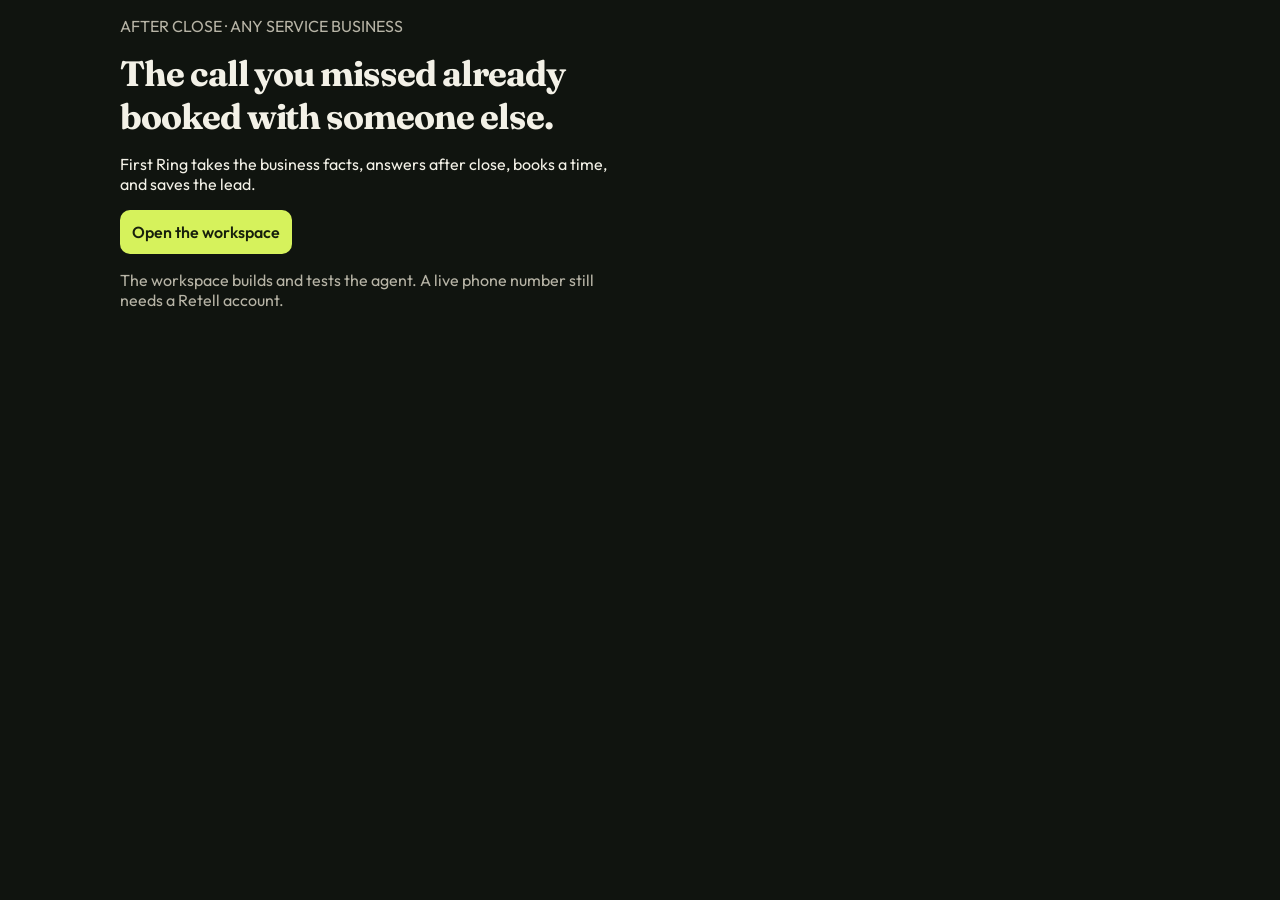
==== commit 40b2a2e9: "Add workspace with profile, test agent, and lead inbox" ====
--- a/index.html
+++ b/index.html
@@ -3,152 +3,19 @@
 <head>
   <meta charset="utf-8">
   <meta name="viewport" content="width=device-width, initial-scale=1">
-  <title>First Ring — After-hours answering for service businesses</title>
-  <meta name="description" content="An after-hours line that answers, takes the job, and texts the owner. For any service business, anywhere.">
-  <link rel="preconnect" href="https://fonts.googleapis.com">
-  <link rel="preconnect" href="https://fonts.gstatic.com" crossorigin>
-  <link href="https://fonts.googleapis.com/css2?family=Fraunces:opsz,wght@9..144,560;9..144,680&family=Outfit:wght@380;500;640&display=swap" rel="stylesheet">
-  <style>
-    :root { --bg:#10140f; --ink:#f3f1e7; --muted:#b7b4a6; --line:#2a3126; --accent:#d6f25c; --card:#171d16; }
-    * { box-sizing:border-box; }
-    html { scroll-behavior:smooth; }
-    body { margin:0; background:var(--bg); color:var(--ink); font-family:Outfit,sans-serif; font-weight:380; line-height:1.45; }
-    a { color:inherit; }
-    .nav, main, footer { width:min(920px, calc(100% - 32px)); margin-inline:auto; }
-    .nav { display:flex; justify-content:space-between; align-items:center; padding:22px 0; }
-    .logo { font-weight:640; text-decoration:none; letter-spacing:-0.03em; }
-    nav { display:flex; gap:18px; align-items:center; }
-    nav a { text-decoration:none; color:var(--muted); font-size:0.95rem; }
-    .nav-cta { color:#17200c !important; background:var(--accent); padding:8px 12px; border-radius:999px; }
-    .hero { padding:28px 0 12px; }
-    .eyebrow { color:var(--accent); letter-spacing:0.08em; text-transform:uppercase; font-size:0.78rem; }
-    h1, h2 { font-family:Fraunces,serif; font-weight:560; letter-spacing:-0.03em; line-height:1.05; }
-    h1 { font-size:clamp(2.4rem, 7vw, 4.6rem); margin:8px 0 16px; }
-    h2 { font-size:clamp(1.8rem, 4vw, 2.6rem); margin:0 0 18px; }
-    .lede { font-size:1.15rem; max-width:38rem; color:var(--muted); }
-    .actions { display:flex; gap:10px; flex-wrap:wrap; margin:22px 0 8px; }
-    .btn, button { border:0; cursor:pointer; font:inherit; }
-    .btn, button[type=submit], #replay { background:var(--accent); color:#17200c; text-decoration:none; padding:12px 16px; border-radius:999px; font-weight:640; }
-    .btn.ghost { background:transparent; color:var(--ink); border:1px solid var(--line); }
-    .fine { color:var(--muted); font-size:0.9rem; }
-    .call, .cards article, form, .note { background:var(--card); border:1px solid var(--line); border-radius:18px; }
-    .call, .note { margin:28px 0 8px; padding:18px; }
-    .call-top { display:flex; gap:8px; align-items:center; color:var(--muted); font-size:0.9rem; }
-    .dot { width:8px; height:8px; border-radius:50%; background:#ef6b4a; }
-    .transcript { min-height:180px; display:grid; gap:10px; padding:16px 0; }
-    .bubble { max-width:80%; padding:10px 12px; border-radius:14px; }
-    .bubble.agent { background:#242b20; }
-    .bubble.caller { margin-left:auto; background:#2c3318; }
-    section { padding:48px 0; }
-    .steps { list-style:none; padding:0; display:grid; gap:14px; }
-    .steps li { display:grid; gap:4px; padding-bottom:14px; border-bottom:1px solid var(--line); }
-    .steps span { color:var(--muted); }
-    .cards { display:grid; gap:12px; }
-    .cards article { padding:18px; }
-    .featured { outline:1px solid var(--accent); }
-    .kicker { margin:0; color:var(--accent); font-size:0.8rem; letter-spacing:0.06em; text-transform:uppercase; }
-    .amount { font-family:Fraunces,serif; font-size:2.2rem; margin:6px 0; }
-    form { padding:18px; display:grid; gap:12px; }
-    label { display:grid; gap:6px; color:var(--muted); font-size:0.92rem; }
-    input, select { background:#10140f; color:var(--ink); border:1px solid var(--line); border-radius:10px; padding:12px; font:inherit; }
-    footer { display:flex; justify-content:space-between; gap:12px; color:var(--muted); padding:10px 0 32px; font-size:0.9rem; }
-    @media (min-width:760px) { .cards { grid-template-columns:repeat(3, 1fr); } }
-    @media (max-width:640px) { nav a:not(.nav-cta) { display:none; } footer { flex-direction:column; } }
-  </style>
+  <title>First Ring</title>
+  <link href="https://fonts.googleapis.com/css2?family=Fraunces:opsz,wght@9..144,560&family=Outfit:wght@380;560&display=swap" rel="stylesheet">
+  <link rel="stylesheet" href="app.css">
 </head>
 <body>
-  <header class="nav">
-    <a class="logo" href="#top">First Ring</a>
-    <nav>
-      <a href="#how">How it works</a>
-      <a href="#price">Price</a>
-      <a class="nav-cta" href="#book">Request a call</a>
-    </nav>
-  </header>
-  <main id="top">
-    <section class="hero">
-      <p class="eyebrow">After close · any service business</p>
+  <main class="grid">
+    <section>
+      <p class="muted">AFTER CLOSE · ANY SERVICE BUSINESS</p>
       <h1>The call you missed already booked with someone else.</h1>
-      <p class="lede">First Ring answers when the business is closed, gets the name, area, and problem, and texts the owner before the caller hangs up.</p>
-      <div class="actions">
-        <a class="btn" href="#sample">Play the sample script</a>
-        <a class="btn ghost" href="#price">See the price</a>
-      </div>
-      <p class="fine">A live phone demo is not on this page yet. The box below is a script of the call a client would hear.</p>
-    </section>
-    <section class="call" id="sample" aria-label="Sample script">
-      <div class="call-top"><span class="dot"></span><span>Sample script · not a live call</span></div>
-      <div id="transcript" class="transcript"></div>
-      <button id="replay" type="button">Replay script</button>
-    </section>
-    <section id="how">
-      <h2>What a client does after they ask for a demo</h2>
-      <ol class="steps">
-        <li><strong>1. They leave a name and number</strong><span>That request should land in your inbox. Right now the form only opens a mail draft. It does not send itself.</span></li>
-        <li><strong>2. You call them back</strong><span>You play a real phone demo, trained on their hours and services, and they call that number themselves.</span></li>
-        <li><strong>3. They forward after hours</strong><span>Their daytime line stays the same. After close, it forwards to the agent. You text them each booked job.</span></li>
-      </ol>
-    </section>
-    <section id="price">
-      <h2>Priced like a recovered job, not a software seat.</h2>
-      <div class="cards">
-        <article><p class="kicker">Pilot</p><p class="amount">14 days</p><p>After-hours forwarding only. If it does not catch a real lead, turn it off.</p></article>
-        <article class="featured"><p class="kicker">Setup</p><p class="amount">$997</p><p>Agent trained on services, hours, and what it is allowed to say. Number, text alerts, and a booking calendar.</p></article>
-        <article><p class="kicker">Monthly</p><p class="amount">$397</p><p>Line stays on, prompt gets updated when services change, and a call log goes out each month.</p></article>
-      </div>
-    </section>
-    <section id="book">
-      <h2>Request a callback.</h2>
-      <p class="lede">This opens a draft in your mail app. It is not connected to an inbox yet.</p>
-      <form id="lead">
-        <label>Name <input name="name" required autocomplete="name"></label>
-        <label>Business <input name="business" required></label>
-        <label>Phone <input name="phone" type="tel" required autocomplete="tel"></label>
-        <label>Trade
-          <select name="trade"><option>Home services</option><option>Health</option><option>Professional</option><option>Retail</option><option>Other</option></select>
-        </label>
-        <button type="submit">Open mail draft</button>
-        <p id="form-note" class="fine"></p>
-      </form>
+      <p>First Ring takes the business facts, answers after close, books a time, and saves the lead.</p>
+      <p><a href="app.html"><button type="button">Open the workspace</button></a></p>
+      <p class="muted">The workspace builds and tests the agent. A live phone number still needs a Retell account.</p>
     </section>
   </main>
-  <footer>
-    <span>First Ring</span>
-    <span>Sample script only until a phone number is connected.</span>
-  </footer>
-  <script>
-    const lines = [
-      ["caller", "Hi, the unit stopped working. I need someone out here."],
-      ["agent", "I can get that on the schedule. What is the name and area?"],
-      ["caller", "Maria Alvarez."],
-      ["agent", "I have Thursday at 9am or Friday at 1pm. Which works?"],
-      ["caller", "Thursday at 9."],
-      ["agent", "Booked. A text is going to the owner now with this number. Someone will confirm in the morning."]
-    ];
-    const transcript = document.querySelector("#transcript");
-    const replay = document.querySelector("#replay");
-    function play() {
-      transcript.innerHTML = "";
-      replay.disabled = true;
-      lines.forEach((line, i) => {
-        setTimeout(() => {
-          const el = document.createElement("div");
-          el.className = "bubble " + line[0];
-          el.textContent = line[1];
-          transcript.appendChild(el);
-          if (i === lines.length - 1) replay.disabled = false;
-        }, 700 * i);
-      });
-    }
-    replay.addEventListener("click", play);
-    play();
-    document.querySelector("#lead").addEventListener("submit", (event) => {
-      event.preventDefault();
-      const data = new FormData(event.target);
-      const body = ["Demo request", "Name: " + data.get("name"), "Business: " + data.get("business"), "Phone: " + data.get("phone"), "Trade: " + data.get("trade")].join("\n");
-      document.querySelector("#form-note").textContent = "A draft opened to hello@example.com. That address is a placeholder. Nothing was delivered.";
-      window.location.href = "mailto:hello@example.com?subject=" + encodeURIComponent("First Ring demo") + "&body=" + encodeURIComponent(body);
-    });
-  </script>
 </body>
 </html>
--- a/app.css
+++ b/app.css
@@ -0,0 +1,22 @@
+:root { --bg:#10140f; --ink:#f3f1e7; --muted:#b7b4a6; --line:#2a3126; --accent:#d6f25c; --card:#171d16; }
+* { box-sizing:border-box; }
+body { margin:0; background:var(--bg); color:var(--ink); font-family:Outfit,sans-serif; }
+.top, .grid { width:min(1040px, calc(100% - 28px)); margin:0 auto; }
+.top { display:flex; justify-content:space-between; padding:18px 0; }
+h1, h2 { font-family:Fraunces,serif; letter-spacing:-0.03em; }
+h1 { font-size:2.2rem; margin:0 0 8px; }
+.muted { color:var(--muted); }
+.grid { display:grid; gap:18px; padding-bottom:40px; }
+form, .thread, .leads { background:var(--card); border:1px solid var(--line); border-radius:16px; padding:14px; }
+label { display:grid; gap:6px; margin-bottom:10px; color:var(--muted); font-size:0.92rem; }
+input, button { font:inherit; border-radius:10px; padding:12px; }
+input { background:#10140f; color:var(--ink); border:1px solid var(--line); }
+button { background:var(--accent); color:#17200c; border:0; font-weight:560; }
+.thread { min-height:220px; display:grid; gap:8px; align-content:start; margin-bottom:10px; }
+.bubble { max-width:85%; padding:10px 12px; border-radius:12px; }
+.agent { background:#242b20; }
+.caller { margin-left:auto; background:#2c3318; }
+.row { display:flex; gap:8px; }
+.row input { flex:1; }
+.lead { padding:8px 0; border-bottom:1px solid var(--line); }
+@media (min-width:800px) { .grid { grid-template-columns:1fr 1fr; align-items:start; } }
